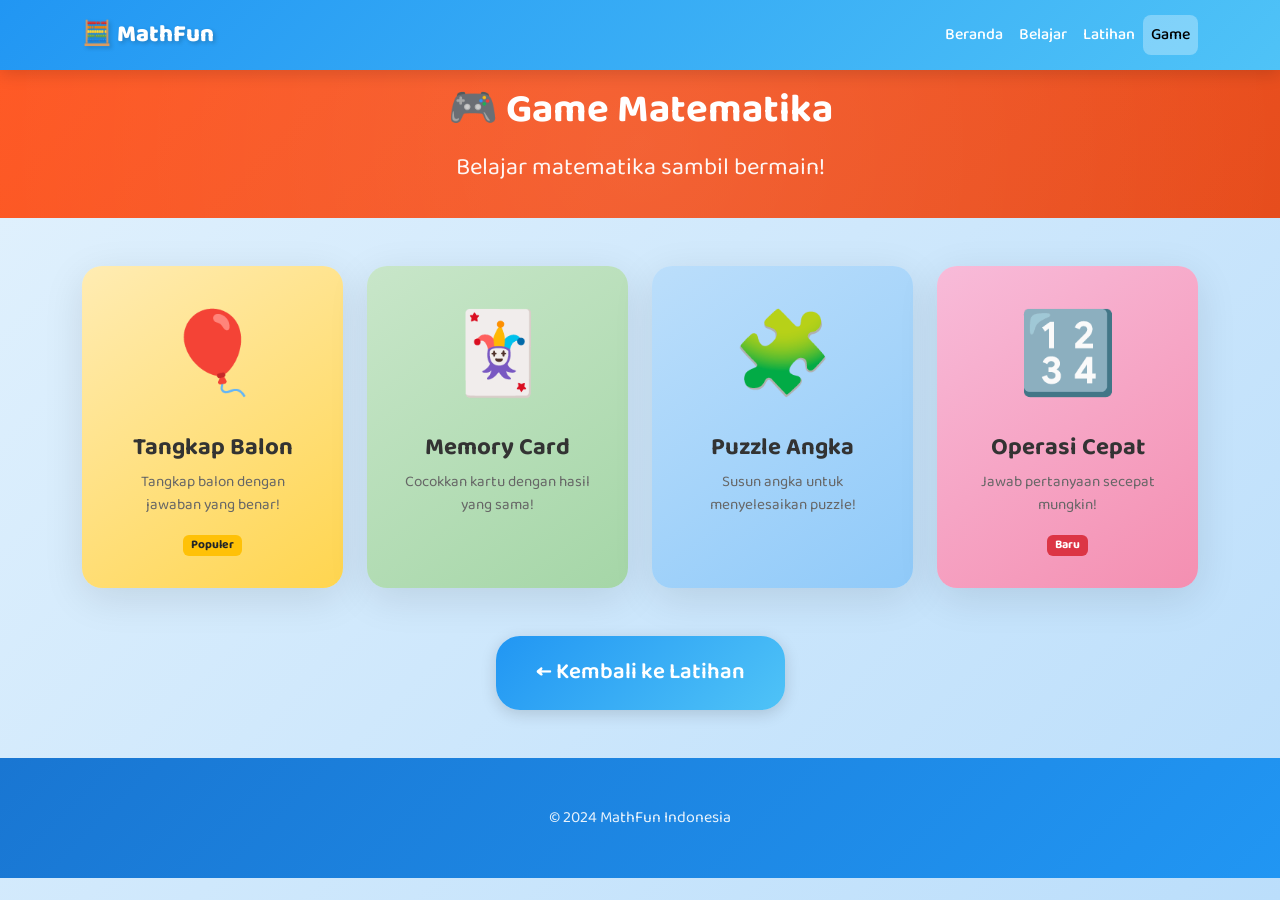
==== game/index.html @ e7d6fd60 "Fix jarimatika fingers, add game/latihan menus, update navbar" ====
<!DOCTYPE html>
<html lang="id">
<head>
  <meta charset="UTF-8">
  <meta name="viewport" content="width=device-width, initial-scale=1.0">
  <meta name="description" content="Game matematika interaktif untuk anak SD - Tangkap Balon, Memory Card, dan Puzzle Angka!">
  <meta name="keywords" content="game matematika, balon matematika, memory card, puzzle angka, belajar sambil bermain">
  <meta name="robots" content="index, follow">
  <link rel="manifest" href="/manifest.json">
  <meta name="theme-color" content="#FF5722">
  <link rel="preconnect" href="https://fonts.googleapis.com">
  <link href="https://fonts.googleapis.com/css2?family=Baloo+2:wght@400;500;600;700;800&family=Poppins:wght@300;400;500;600;700&display=swap" rel="stylesheet">
  <link href="https://cdn.jsdelivr.net/npm/bootstrap@5.3.2/dist/css/bootstrap.min.css" rel="stylesheet">
  <link rel="stylesheet" href="/css/style.css">
  <script src="https://cdnjs.cloudflare.com/ajax/libs/gsap/3.12.2/gsap.min.js"></script>
  <title>Game Matematika - MathFun Indonesia</title>
  <style>
    .game-card {
      background: white;
      border-radius: 20px;
      padding: 2rem;
      text-align: center;
      box-shadow: 0 10px 40px rgba(0,0,0,0.1);
      transition: all 0.3s;
      cursor: pointer;
      height: 100%;
    }
    .game-card:hover {
      transform: translateY(-10px);
      box-shadow: 0 20px 60px rgba(0,0,0,0.15);
    }
    .game-icon {
      font-size: 5rem;
      margin-bottom: 1rem;
    }
    .game-title {
      font-size: 1.5rem;
      font-weight: 700;
      color: #333;
      margin-bottom: 0.5rem;
    }
    .game-desc {
      color: #666;
      font-size: 0.95rem;
    }
    .game-balon { background: linear-gradient(145deg, #FFECB3, #FFD54F); }
    .game-memory { background: linear-gradient(145deg, #C8E6C9, #A5D6A7); }
    .game-puzzle { background: linear-gradient(145deg, #BBDEFB, #90CAF9); }
    .game-drag { background: linear-gradient(145deg, #F8BBD9, #F48FB1); }
  </style>
</head>
<body>
  <nav class="navbar navbar-expand-lg navbar-mathfun sticky-top">
    <div class="container">
      <a class="navbar-brand" href="/">🧮 MathFun</a>
      <button class="navbar-toggler" type="button" data-bs-toggle="collapse" data-bs-target="#navbarNav">
        <span class="navbar-toggler-icon"></span>
      </button>
      <div class="collapse navbar-collapse" id="navbarNav">
        <ul class="navbar-nav ms-auto">
          <li class="nav-item"><a class="nav-link" href="/">Beranda</a></li>
          <li class="nav-item"><a class="nav-link" href="/materi/penjumlahan">Belajar</a></li>
          <li class="nav-item"><a class="nav-link" href="/latihan">Latihan</a></li>
          <li class="nav-item"><a class="nav-link active" href="/game">Game</a></li>
        </ul>
      </div>
    </div>
  </nav>

  <section class="hero-section py-3" style="background: linear-gradient(135deg, #FF5722 0%, #E64A19 100%);">
    <div class="container text-center">
      <h1>🎮 Game Matematika</h1>
      <p class="hero-subtitle">Belajar matematika sambil bermain!</p>
    </div>
  </section>

  <section class="container my-5">
    <div class="row g-4">
      <div class="col-md-6 col-lg-3">
        <a href="/game/balon" class="text-decoration-none">
          <div class="game-card game-balon">
            <div class="game-icon">🎈</div>
            <h3 class="game-title">Tangkap Balon</h3>
            <p class="game-desc">Tangkap balon dengan jawaban yang benar!</p>
            <span class="badge bg-warning text-dark">Populer</span>
          </div>
        </a>
      </div>
      <div class="col-md-6 col-lg-3">
        <a href="/game/memory" class="text-decoration-none">
          <div class="game-card game-memory">
            <div class="game-icon">🃏</div>
            <h3 class="game-title">Memory Card</h3>
            <p class="game-desc">Cocokkan kartu dengan hasil yang sama!</p>
          </div>
        </a>
      </div>
      <div class="col-md-6 col-lg-3">
        <a href="/game/puzzle" class="text-decoration-none">
          <div class="game-card game-puzzle">
            <div class="game-icon">🧩</div>
            <h3 class="game-title">Puzzle Angka</h3>
            <p class="game-desc">Susun angka untuk menyelesaikan puzzle!</p>
          </div>
        </a>
      </div>
      <div class="col-md-6 col-lg-3">
        <a href="/game/operasi" class="text-decoration-none">
          <div class="game-card game-drag">
            <div class="game-icon">🔢</div>
            <h3 class="game-title">Operasi Cepat</h3>
            <p class="game-desc">Jawab pertanyaan secepat mungkin!</p>
            <span class="badge bg-danger">Baru</span>
          </div>
        </a>
      </div>
    </div>
    
    <div class="text-center mt-5">
      <a href="/latihan" class="btn btn-lg btn-mathfun btn-primary-mathfun">
        ← Kembali ke Latihan
      </a>
    </div>
  </section>

  <footer class="footer-mathfun mt-5">
    <div class="container">
      <p class="mb-0">© 2024 MathFun Indonesia</p>
    </div>
  </footer>

  <script src="https://cdn.jsdelivr.net/npm/bootstrap@5.3.2/dist/js/bootstrap.bundle.min.js"></script>
  <script src="/js/app.js"></script>
</body>
</html>
---- css/style.css ----
/* MathFun Indonesia - Main Stylesheet */
@import url('https://fonts.googleapis.com/css2?family=Baloo+2:wght@400;500;600;700;800&family=Poppins:wght@300;400;500;600;700&display=swap');

:root {
  --primary-blue: #2196F3;
  --primary-light: #4FC3F7;
  --primary-dark: #1976D2;
  --accent-yellow: #FFD54F;
  --accent-orange: #FF9800;
  --accent-green: #4CAF50;
  --accent-pink: #E91E63;
  --accent-purple: #9C27B0;
  --bg-light: #E3F2FD;
  --bg-white: #FFFFFF;
  --text-dark: #212121;
  --text-light: #757575;
  --shadow-sm: 0 2px 8px rgba(0,0,0,0.1);
  --shadow-md: 0 4px 16px rgba(0,0,0,0.15);
  --shadow-lg: 0 8px 32px rgba(0,0,0,0.2);
  --radius-sm: 8px;
  --radius-md: 16px;
  --radius-lg: 24px;
  --radius-xl: 32px;
}

* {
  margin: 0;
  padding: 0;
  box-sizing: border-box;
}

html {
  scroll-behavior: smooth;
}

body {
  font-family: 'Baloo 2', 'Poppins', sans-serif;
  background: linear-gradient(135deg, var(--bg-light) 0%, #BBDEFB 100%);
  min-height: 100vh;
  color: var(--text-dark);
  overflow-x: hidden;
}

/* Typography */
h1, h2, h3, h4, h5, h6 {
  font-family: 'Baloo 2', cursive;
  font-weight: 700;
}

.font-poppins {
  font-family: 'Poppins', sans-serif;
}

/* Navigation */
.navbar-mathfun {
  background: linear-gradient(135deg, var(--primary-blue) 0%, var(--primary-light) 100%);
  padding: 0.75rem 1rem;
  box-shadow: var(--shadow-md);
}

.navbar-mathfun .navbar-brand {
  font-family: 'Baloo 2', cursive;
  font-size: 1.5rem;
  font-weight: 800;
  color: white;
  text-shadow: 2px 2px 4px rgba(0,0,0,0.2);
}

.navbar-mathfun .nav-link {
  color: white;
  font-weight: 500;
  padding: 0.5rem 1rem;
  border-radius: var(--radius-sm);
  transition: all 0.3s ease;
}

.navbar-mathfun .nav-link:hover {
  background: rgba(255,255,255,0.2);
  transform: translateY(-2px);
}

.navbar-mathfun .nav-link.active {
  background: rgba(255,255,255,0.3);
}

.navbar-toggler {
  border: 2px solid white;
  padding: 0.5rem;
}

.navbar-toggler-icon {
  background-image: url("data:image/svg+xml,%3csvg xmlns='http://www.w3.org/2000/svg' viewBox='0 0 30 30'%3e%3cpath stroke='rgba(255, 255, 255, 1)' stroke-linecap='round' stroke-miterlimit='10' stroke-width='2' d='M4 7h22M4 15h22M4 23h22'/%3e%3c/svg%3e");
}

/* Hero Section */
.hero-section {
  background: linear-gradient(135deg, var(--primary-blue) 0%, var(--accent-purple) 50%, var(--accent-pink) 100%);
  padding: 4rem 2rem;
  text-align: center;
  color: white;
  position: relative;
  overflow: hidden;
}

.hero-section::before {
  content: '';
  position: absolute;
  top: -50%;
  left: -50%;
  width: 200%;
  height: 200%;
  background: radial-gradient(circle, rgba(255,255,255,0.1) 0%, transparent 60%);
  animation: float 6s ease-in-out infinite;
}

@keyframes float {
  0%, 100% { transform: translate(0, 0) rotate(0deg); }
  50% { transform: translate(20px, -20px) rotate(5deg); }
}

.hero-title {
  font-size: clamp(2rem, 5vw, 3.5rem);
  font-weight: 800;
  text-shadow: 3px 3px 6px rgba(0,0,0,0.3);
  animation: bounceIn 1s ease;
}

@keyframes bounceIn {
  0% { transform: scale(0.5); opacity: 0; }
  50% { transform: scale(1.1); }
  100% { transform: scale(1); opacity: 1; }
}

.hero-subtitle {
  font-size: clamp(1rem, 2.5vw, 1.5rem);
  opacity: 0.95;
  margin-top: 1rem;
}

/* Mascot */
.mascot-container {
  position: relative;
  width: 200px;
  height: 200px;
  margin: 2rem auto;
}

.mascot {
  width: 100%;
  height: 100%;
  animation: bounce 2s ease-in-out infinite;
}

@keyframes bounce {
  0%, 100% { transform: translateY(0); }
  50% { transform: translateY(-15px); }
}

.mascot-speech {
  position: absolute;
  top: -20px;
  right: -100px;
  background: white;
  padding: 1rem 1.5rem;
  border-radius: var(--radius-lg);
  box-shadow: var(--shadow-md);
  max-width: 250px;
  font-size: 1rem;
  color: var(--text-dark);
}

.mascot-speech::before {
  content: '';
  position: absolute;
  bottom: -10px;
  left: 20px;
  border: 10px solid transparent;
  border-top-color: white;
}

/* Cards */
.card-mathfun {
  border: none;
  border-radius: var(--radius-lg);
  box-shadow: var(--shadow-md);
  transition: all 0.4s cubic-bezier(0.175, 0.885, 0.32, 1.275);
  overflow: hidden;
  background: var(--bg-white);
}

.card-mathfun:hover {
  transform: translateY(-10px) scale(1.02);
  box-shadow: var(--shadow-lg);
}

.card-mathfun .card-body {
  padding: 2rem;
}

.card-icon {
  font-size: 4rem;
  margin-bottom: 1rem;
  display: block;
}

.card-title {
  font-size: 1.5rem;
  font-weight: 700;
  color: var(--text-dark);
  margin-bottom: 0.5rem;
}

.card-text {
  color: var(--text-light);
  font-size: 1rem;
}

/* Menu Cards Grid */
.menu-grid {
  display: grid;
  grid-template-columns: repeat(auto-fit, minmax(280px, 1fr));
  gap: 1.5rem;
  padding: 2rem;
}

.menu-card {
  background: var(--bg-white);
  border-radius: var(--radius-xl);
  padding: 2rem;
  text-align: center;
  cursor: pointer;
  transition: all 0.4s ease;
  box-shadow: var(--shadow-sm);
  border: 3px solid transparent;
}

.menu-card:hover {
  transform: translateY(-8px);
  box-shadow: var(--shadow-lg);
}

.menu-card.belajar { border-color: var(--primary-blue); }
.menu-card.latihan { border-color: var(--accent-green); }
.menu-card.game { border-color: var(--accent-orange); }
.menu-card.achievement { border-color: var(--accent-yellow); }
.menu-card.dashboard { border-color: var(--accent-purple); }

.menu-card .icon {
  font-size: 4rem;
  margin-bottom: 1rem;
  display: block;
}

.menu-card h3 {
  font-size: 1.5rem;
  margin-bottom: 0.5rem;
}

.menu-card p {
  color: var(--text-light);
  font-size: 0.95rem;
}

/* Level Badge */
.level-badge {
  display: inline-flex;
  align-items: center;
  gap: 0.5rem;
  background: linear-gradient(135deg, var(--accent-yellow) 0%, var(--accent-orange) 100%);
  padding: 0.5rem 1rem;
  border-radius: var(--radius-lg);
  color: white;
  font-weight: 600;
  box-shadow: var(--shadow-sm);
}

.level-badge svg {
  width: 24px;
  height: 24px;
}

/* Progress Bar */
.progress-container {
  background: rgba(255,255,255,0.3);
  border-radius: var(--radius-lg);
  height: 20px;
  overflow: hidden;
  position: relative;
}

.progress-bar-mathfun {
  height: 100%;
  background: linear-gradient(90deg, var(--accent-yellow) 0%, var(--accent-green) 100%);
  border-radius: var(--radius-lg);
  transition: width 1s ease;
  position: relative;
}

.progress-bar-mathfun::after {
  content: '';
  position: absolute;
  top: 0;
  left: 0;
  right: 0;
  bottom: 0;
  background: linear-gradient(90deg, transparent, rgba(255,255,255,0.4), transparent);
  animation: shimmer 2s infinite;
}

@keyframes shimmer {
  0% { transform: translateX(-100%); }
  100% { transform: translateX(100%); }
}

/* Stars Rating */
.stars-container {
  display: flex;
  justify-content: center;
  gap: 0.5rem;
  margin: 1rem 0;
}

.star {
  font-size: 2.5rem;
  color: #E0E0E0;
  transition: all 0.3s ease;
  cursor: pointer;
}

.star.active {
  color: var(--accent-yellow);
  animation: starPop 0.5s ease;
}

@keyframes starPop {
  0% { transform: scale(1); }
  50% { transform: scale(1.5) rotate(10deg); }
  100% { transform: scale(1); }
}

/* Buttons */
.btn-mathfun {
  padding: 1rem 2rem;
  border-radius: var(--radius-lg);
  font-family: 'Baloo 2', cursive;
  font-size: 1.2rem;
  font-weight: 600;
  border: none;
  cursor: pointer;
  transition: all 0.3s ease;
  display: inline-flex;
  align-items: center;
  gap: 0.5rem;
}

.btn-primary-mathfun {
  background: linear-gradient(135deg, var(--primary-blue) 0%, var(--primary-light) 100%);
  color: white;
  box-shadow: var(--shadow-md);
}

.btn-primary-mathfun:hover {
  transform: translateY(-3px);
  box-shadow: var(--shadow-lg);
}

.btn-success-mathfun {
  background: linear-gradient(135deg, var(--accent-green) 0%, #81C784 100%);
  color: white;
  box-shadow: var(--shadow-md);
}

.btn-success-mathfun:hover {
  transform: translateY(-3px);
  box-shadow: var(--shadow-lg);
}

.btn-warning-mathfun {
  background: linear-gradient(135deg, var(--accent-yellow) 0%, var(--accent-orange) 100%);
  color: white;
  box-shadow: var(--shadow-md);
}

.btn-warning-mathfun:hover {
  transform: translateY(-3px);
  box-shadow: var(--shadow-lg);
}

.btn-lg {
  padding: 1.25rem 2.5rem;
  font-size: 1.4rem;
}

/* Answer Buttons */
.answer-grid {
  display: grid;
  grid-template-columns: repeat(2, 1fr);
  gap: 1rem;
  max-width: 400px;
  margin: 2rem auto;
}

.answer-btn {
  padding: 1.5rem;
  border-radius: var(--radius-lg);
  font-size: 2rem;
  font-weight: 700;
  font-family: 'Baloo 2', cursive;
  border: 4px solid transparent;
  cursor: pointer;
  transition: all 0.3s ease;
  background: var(--bg-white);
  color: var(--text-dark);
  box-shadow: var(--shadow-md);
}

.answer-btn:hover {
  transform: scale(1.05);
  box-shadow: var(--shadow-lg);
}

.answer-btn.correct {
  background: var(--accent-green);
  color: white;
  animation: correctPulse 0.5s ease;
}

@keyframes correctPulse {
  0%, 100% { transform: scale(1); }
  50% { transform: scale(1.1); }
}

.answer-btn.wrong {
  background: #F44336;
  color: white;
  animation: shake 0.5s ease;
}

@keyframes shake {
  0%, 100% { transform: translateX(0); }
  25% { transform: translateX(-10px); }
  75% { transform: translateX(10px); }
}

/* Question Display */
.question-container {
  background: var(--bg-white);
  border-radius: var(--radius-xl);
  padding: 3rem;
  text-align: center;
  box-shadow: var(--shadow-lg);
  max-width: 600px;
  margin: 2rem auto;
}

.question-number {
  font-size: 1rem;
  color: var(--text-light);
  margin-bottom: 1rem;
}

.question-text {
  font-size: 3rem;
  font-weight: 800;
  color: var(--primary-blue);
  margin-bottom: 2rem;
}

.math-symbol {
  font-size: 4rem;
  color: var(--accent-orange);
  margin: 0 1rem;
}

/* Visual Elements */
.visual-items {
  display: flex;
  justify-content: center;
  align-items: center;
  gap: 0.5rem;
  flex-wrap: wrap;
  margin: 2rem 0;
  min-height: 80px;
}

.visual-item {
  font-size: 3rem;
  animation: itemAppear 0.5s ease forwards;
  opacity: 0;
}

@keyframes itemAppear {
  to { opacity: 1; transform: scale(1); }
}

/* Explanation Box */
.explanation-box {
  background: linear-gradient(135deg, var(--bg-light) 0%, #BBDEFB 100%);
  border-radius: var(--radius-lg);
  padding: 1.5rem;
  margin-top: 2rem;
  border-left: 5px solid var(--primary-blue);
}

.explanation-box h4 {
  color: var(--primary-blue);
  margin-bottom: 0.5rem;
}

.explanation-box p {
  font-size: 1.1rem;
  line-height: 1.8;
  color: var(--text-dark);
}

/* Jarimatika Hand */
.hand-container {
  display: flex;
  justify-content: center;
  align-items: center;
  gap: 2rem;
  margin: 2rem 0;
  flex-wrap: wrap;
}

.hand {
  width: 150px;
  height: 200px;
  position: relative;
}

.finger {
  position: absolute;
  width: 30px;
  height: 60px;
  background: #FFCC80;
  border-radius: 15px 15px 10px 10px;
  transition: all 0.3s ease;
  transform-origin: bottom center;
}

.finger::before {
  content: '';
  position: absolute;
  width: 100%;
  height: 3px;
  background: #FFB74D;
  top: 20%;
}

.finger::after {
  content: '';
  position: absolute;
  width: 100%;
  height: 3px;
  background: #FFB74D;
  top: 50%;
}

.finger.thumb {
  width: 40px;
  height: 50px;
  left: -15px;
  top: 80px;
  transform: rotate(-45deg);
  border-radius: 20px;
}

.finger.index { left: 35px; top: 10px; }
.finger.middle { left: 70px; top: 5px; height: 70px; }
.finger.ring { left: 105px; top: 10px; }
.finger.pinky { left: 135px; top: 25px; height: 50px; }

.finger.closed {
  transform: rotate(90deg) translateY(20px);
  opacity: 0.5;
}

/* Balloon Game */
.balloon {
  position: absolute;
  font-size: 3rem;
  cursor: pointer;
  animation: floatUp 5s linear;
  transition: transform 0.2s ease;
}

.balloon:hover {
  transform: scale(1.2);
}

@keyframes floatUp {
  0% { bottom: -100px; opacity: 1; }
  90% { opacity: 1; }
  100% { bottom: 100vh; opacity: 0; }
}

.game-area {
  position: relative;
  width: 100%;
  height: 500px;
  background: linear-gradient(180deg, #87CEEB 0%, #E0F7FA 100%);
  border-radius: var(--radius-lg);
  overflow: hidden;
  margin: 2rem 0;
}

/* Memory Card */
.memory-grid {
  display: grid;
  grid-template-columns: repeat(4, 1fr);
  gap: 1rem;
  max-width: 500px;
  margin: 2rem auto;
}

.memory-card {
  aspect-ratio: 1;
  background: var(--primary-blue);
  border-radius: var(--radius-md);
  cursor: pointer;
  display: flex;
  align-items: center;
  justify-content: center;
  font-size: 2.5rem;
  transition: all 0.3s ease;
  transform-style: preserve-3d;
}

.memory-card:hover {
  transform: scale(1.05);
}

.memory-card.flipped {
  background: var(--bg-white);
  transform: rotateY(180deg);
}

.memory-card.matched {
  background: var(--accent-green);
  pointer-events: none;
}

/* Puzzle Game */
.puzzle-area {
  display: flex;
  justify-content: center;
  align-items: center;
  gap: 1rem;
  flex-wrap: wrap;
  margin: 2rem 0;
}

.puzzle-slot {
  width: 80px;
  height: 80px;
  border: 4px dashed var(--primary-blue);
  border-radius: var(--radius-md);
  display: flex;
  align-items: center;
  justify-content: center;
  font-size: 2rem;
  background: rgba(33, 150, 243, 0.1);
}

.puzzle-piece {
  width: 80px;
  height: 80px;
  background: var(--accent-orange);
  border-radius: var(--radius-md);
  display: flex;
  align-items: center;
  justify-content: center;
  font-size: 2rem;
  font-weight: 700;
  cursor: grab;
  transition: all 0.3s ease;
  user-select: none;
}

.puzzle-piece:active {
  cursor: grabbing;
}

.puzzle-piece.dragging {
  opacity: 0.5;
  transform: scale(1.1);
}

/* Level Selector */
.level-selector {
  display: flex;
  justify-content: center;
  gap: 0.5rem;
  flex-wrap: wrap;
  margin: 2rem 0;
}

.level-btn {
  width: 60px;
  height: 60px;
  border-radius: 50%;
  border: 3px solid var(--primary-blue);
  background: var(--bg-white);
  font-size: 1.5rem;
  font-weight: 700;
  cursor: pointer;
  transition: all 0.3s ease;
  display: flex;
  align-items: center;
  justify-content: center;
}

.level-btn:hover {
  background: var(--primary-light);
  color: white;
  transform: scale(1.1);
}

.level-btn.active {
  background: var(--primary-blue);
  color: white;
}

.level-btn.locked {
  opacity: 0.5;
  cursor: not-allowed;
}

/* Dashboard Stats */
.stats-grid {
  display: grid;
  grid-template-columns: repeat(auto-fit, minmax(200px, 1fr));
  gap: 1.5rem;
  padding: 2rem;
}

.stat-card {
  background: var(--bg-white);
  border-radius: var(--radius-lg);
  padding: 1.5rem;
  text-align: center;
  box-shadow: var(--shadow-md);
}

.stat-icon {
  font-size: 3rem;
  margin-bottom: 0.5rem;
}

.stat-value {
  font-size: 2.5rem;
  font-weight: 800;
  color: var(--primary-blue);
}

.stat-label {
  color: var(--text-light);
  font-size: 1rem;
}

/* Confetti */
.confetti-container {
  position: fixed;
  top: 0;
  left: 0;
  width: 100%;
  height: 100%;
  pointer-events: none;
  z-index: 9999;
  overflow: hidden;
}

.confetti {
  position: absolute;
  width: 10px;
  height: 10px;
  animation: confettiFall 3s linear forwards;
}

@keyframes confettiFall {
  0% {
    transform: translateY(-100px) rotate(0deg);
    opacity: 1;
  }
  100% {
    transform: translateY(100vh) rotate(720deg);
    opacity: 0;
  }
}

/* Toast Notifications */
.toast-container {
  position: fixed;
  top: 20px;
  right: 20px;
  z-index: 9999;
}

.toast {
  background: var(--bg-white);
  border-radius: var(--radius-md);
  padding: 1rem 1.5rem;
  margin-bottom: 0.5rem;
  box-shadow: var(--shadow-lg);
  display: flex;
  align-items: center;
  gap: 1rem;
  animation: slideIn 0.3s ease;
}

@keyframes slideIn {
  from { transform: translateX(100%); opacity: 0; }
  to { transform: translateX(0); opacity: 1; }
}

.toast.success { border-left: 5px solid var(--accent-green); }
.toast.error { border-left: 5px solid #F44336; }
.toast.info { border-left: 5px solid var(--primary-blue); }

/* Loading Spinner */
.loading-spinner {
  display: flex;
  justify-content: center;
  align-items: center;
  padding: 3rem;
}

.spinner {
  width: 60px;
  height: 60px;
  border: 5px solid var(--bg-light);
  border-top-color: var(--primary-blue);
  border-radius: 50%;
  animation: spin 1s linear infinite;
}

@keyframes spin {
  to { transform: rotate(360deg); }
}

/* Responsive */
@media (max-width: 768px) {
  .hero-section {
    padding: 2rem 1rem;
  }
  
  .mascot-speech {
    right: -20px;
    max-width: 180px;
    font-size: 0.9rem;
  }
  
  .menu-grid {
    grid-template-columns: 1fr;
    padding: 1rem;
  }
  
  .question-text {
    font-size: 2rem;
  }
  
  .answer-grid {
    grid-template-columns: 1fr;
  }
  
  .memory-grid {
    grid-template-columns: repeat(3, 1fr);
  }
  
  .stats-grid {
    grid-template-columns: 1fr;
  }
  
  .btn-mathfun {
    padding: 0.75rem 1.5rem;
    font-size: 1rem;
  }
}

@media (max-width: 576px) {
  .memory-grid {
    grid-template-columns: repeat(2, 1fr);
  }
  
  .question-container {
    padding: 1.5rem;
  }
  
  .visual-item {
    font-size: 2rem;
  }
}

/* Footer */
.footer-mathfun {
  background: linear-gradient(135deg, var(--primary-dark) 0%, var(--primary-blue) 100%);
  color: white;
  padding: 3rem 2rem;
  text-align: center;
}

.footer-mathfun h5 {
  font-size: 1.3rem;
  margin-bottom: 1rem;
}

.footer-mathfun p {
  opacity: 0.9;
  margin-bottom: 0.5rem;
}

/* Modal Custom */
.modal-content {
  border: none;
  border-radius: var(--radius-xl);
  overflow: hidden;
}

.modal-header {
  background: linear-gradient(135deg, var(--primary-blue) 0%, var(--primary-light) 100%);
  color: white;
  border: none;
  padding: 1.5rem 2rem;
}

.modal-title {
  font-family: 'Baloo 2', cursive;
  font-weight: 700;
}

.modal-body {
  padding: 2rem;
}

.modal-footer {
  border: none;
  padding: 1rem 2rem 2rem;
  justify-content: center;
}

/* Badges */
.badge-mathfun {
  display: inline-block;
  padding: 0.5rem 1rem;
  border-radius: var(--radius-lg);
  font-size: 0.9rem;
  font-weight: 600;
}

.badge-blue { background: var(--primary-light); color: white; }
.badge-green { background: var(--accent-green); color: white; }
.badge-yellow { background: var(--accent-yellow); color: white; }
.badge-orange { background: var(--accent-orange); color: white; }
.badge-pink { background: var(--accent-pink); color: white; }

/* Utility Classes */
.text-center { text-align: center; }
.text-left { text-align: left; }
.text-right { text-align: right; }

.mt-1 { margin-top: 0.5rem; }
.mt-2 { margin-top: 1rem; }
.mt-3 { margin-top: 1.5rem; }
.mt-4 { margin-top: 2rem; }
.mt-5 { margin-top: 3rem; }

.mb-1 { margin-bottom: 0.5rem; }
.mb-2 { margin-bottom: 1rem; }
.mb-3 { margin-bottom: 1.5rem; }
.mb-4 { margin-bottom: 2rem; }
.mb-5 { margin-bottom: 3rem; }

.p-1 { padding: 0.5rem; }
.p-2 { padding: 1rem; }
.p-3 { padding: 1.5rem; }
.p-4 { padding: 2rem; }
.p-5 { padding: 3rem; }

.hidden { display: none !important; }
.visible { display: block !important; }

/* ===================== */
/* COLUMN MATH STYLES */
/* ===================== */

.column-math-wrapper {
  display: flex;
  gap: 2rem;
  justify-content: center;
  align-items: flex-start;
  margin: 2rem 0;
}

.column-visual {
  display: flex;
  flex-direction: column;
  gap: 1rem;
}

.digit-column {
  background: linear-gradient(135deg, #E3F2FD 0%, #BBDEFB 100%);
  border-radius: var(--radius-md);
  padding: 1rem;
  text-align: center;
}

.digit-label {
  font-size: 0.875rem;
  color: var(--text-light);
  margin-bottom: 0.5rem;
}

.digit-visual {
  font-size: 2rem;
}

.ten-group {
  display: inline-block;
  background: var(--accent-yellow);
  padding: 0.5rem 1rem;
  border-radius: var(--radius-sm);
  box-shadow: var(--shadow-sm);
}

.column-math {
  display: flex;
  flex-direction: column;
  align-items: center;
  background: white;
  border-radius: var(--radius-lg);
  padding: 2rem 3rem;
  box-shadow: var(--shadow-md);
}

.column-row {
  display: flex;
  align-items: center;
  gap: 0.5rem;
}

.column-number {
  font-size: 3rem;
  font-weight: 800;
  color: var(--primary-blue);
  min-width: 80px;
  text-align: center;
}

.column-operator {
  font-size: 2.5rem;
  font-weight: 700;
  color: var(--accent-orange);
}

.column-line {
  width: 120px;
  height: 4px;
  background: var(--text-dark);
  margin: 0.5rem 0;
  border-radius: 2px;
}

.result-row .column-result {
  color: var(--accent-green);
  animation: pulse 1s infinite;
}

@keyframes pulse {
  0%, 100% { transform: scale(1); }
  50% { transform: scale(1.1); }
}

/* ===================== */
/* STEP CARDS */
/* ===================== */

.steps-container {
  display: flex;
  flex-direction: column;
  gap: 1rem;
  max-width: 600px;
  margin: 0 auto;
}

.step-card {
  display: flex;
  gap: 1rem;
  background: white;
  border-radius: var(--radius-md);
  padding: 1.25rem;
  box-shadow: var(--shadow-sm);
  border-left: 4px solid var(--primary-blue);
  transition: all 0.3s ease;
}

.step-card:hover {
  transform: translateX(5px);
  box-shadow: var(--shadow-md);
}

.step-card.step-complete {
  border-left-color: var(--accent-green);
  background: linear-gradient(135deg, white 0%, #E8F5E9 100%);
}

.step-icon {
  font-size: 2rem;
  flex-shrink: 0;
}

.step-content {
  flex: 1;
}

.step-content strong {
  display: block;
  color: var(--text-dark);
  margin-bottom: 0.75rem;
  font-size: 1.1rem;
}

.step-calc {
  display: flex;
  align-items: center;
  gap: 0.5rem;
  font-size: 1.5rem;
  font-weight: 700;
  margin: 0.5rem 0;
}

.digit-circle {
  display: inline-flex;
  align-items: center;
  justify-content: center;
  width: 50px;
  height: 50px;
  background: var(--bg-light);
  border-radius: 50%;
  font-size: 1.5rem;
  color: var(--primary-blue);
  box-shadow: inset 0 2px 4px rgba(0,0,0,0.1);
}

.digit-circle.result {
  background: var(--accent-green);
  color: white;
}

.step-hint {
  font-size: 0.875rem;
  color: var(--text-light);
  margin-top: 0.5rem;
}

.borrow-visual {
  background: #FFF3E0;
  border-radius: var(--radius-sm);
  padding: 1rem;
  margin-top: 0.5rem;
}

.borrow-visual p {
  font-size: 0.9rem;
  color: var(--accent-orange);
  margin-bottom: 0.75rem;
}

.borrow-calc {
  display: flex;
  align-items: center;
  gap: 0.5rem;
  font-size: 1.25rem;
}

.borrow-indicator {
  color: var(--accent-orange);
  font-weight: 600;
  font-size: 0.875rem;
}

.final-result {
  font-size: 3rem;
  font-weight: 800;
  color: var(--accent-green);
  text-shadow: 2px 2px 4px rgba(0,0,0,0.1);
}

.step-controls {
  display: flex;
  justify-content: center;
  gap: 1rem;
  flex-wrap: wrap;
}
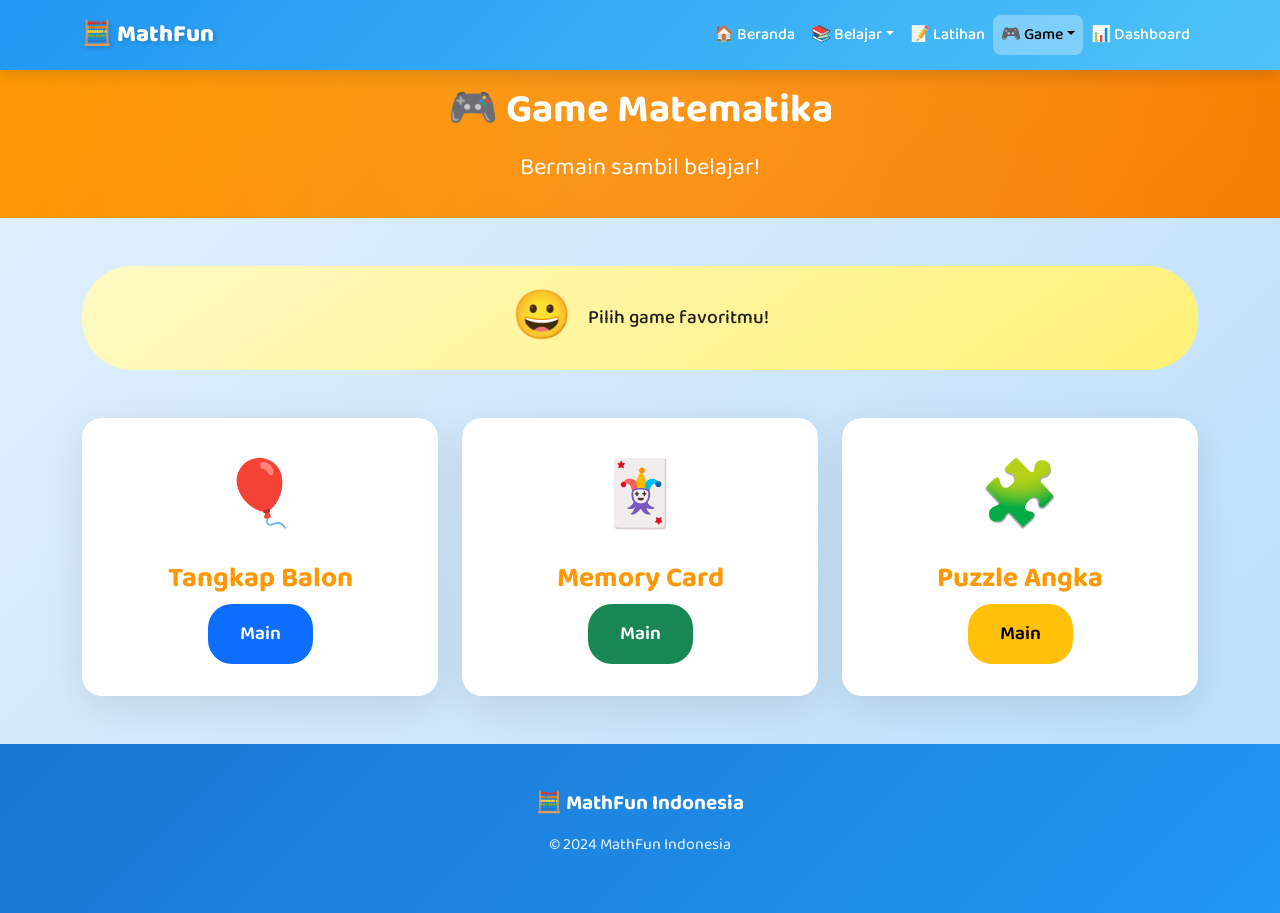
==== commit df6950c4: "Complete MathFun Indonesia - all pages updated with clean URLs" ====
--- a/game/index.html
+++ b/game/index.html
@@ -3,51 +3,15 @@
 <head>
   <meta charset="UTF-8">
   <meta name="viewport" content="width=device-width, initial-scale=1.0">
-  <meta name="description" content="Game matematika interaktif untuk anak SD - Tangkap Balon, Memory Card, dan Puzzle Angka!">
-  <meta name="keywords" content="game matematika, balon matematika, memory card, puzzle angka, belajar sambil bermain">
+  <meta name="description" content="Game matematika interaktif untuk anak SD">
   <meta name="robots" content="index, follow">
   <link rel="manifest" href="/manifest.json">
-  <meta name="theme-color" content="#FF5722">
+  <meta name="theme-color" content="#FF9800">
   <link rel="preconnect" href="https://fonts.googleapis.com">
   <link href="https://fonts.googleapis.com/css2?family=Baloo+2:wght@400;500;600;700;800&family=Poppins:wght@300;400;500;600;700&display=swap" rel="stylesheet">
   <link href="https://cdn.jsdelivr.net/npm/bootstrap@5.3.2/dist/css/bootstrap.min.css" rel="stylesheet">
   <link rel="stylesheet" href="/css/style.css">
-  <script src="https://cdnjs.cloudflare.com/ajax/libs/gsap/3.12.2/gsap.min.js"></script>
-  <title>Game Matematika - MathFun Indonesia</title>
-  <style>
-    .game-card {
-      background: white;
-      border-radius: 20px;
-      padding: 2rem;
-      text-align: center;
-      box-shadow: 0 10px 40px rgba(0,0,0,0.1);
-      transition: all 0.3s;
-      cursor: pointer;
-      height: 100%;
-    }
-    .game-card:hover {
-      transform: translateY(-10px);
-      box-shadow: 0 20px 60px rgba(0,0,0,0.15);
-    }
-    .game-icon {
-      font-size: 5rem;
-      margin-bottom: 1rem;
-    }
-    .game-title {
-      font-size: 1.5rem;
-      font-weight: 700;
-      color: #333;
-      margin-bottom: 0.5rem;
-    }
-    .game-desc {
-      color: #666;
-      font-size: 0.95rem;
-    }
-    .game-balon { background: linear-gradient(145deg, #FFECB3, #FFD54F); }
-    .game-memory { background: linear-gradient(145deg, #C8E6C9, #A5D6A7); }
-    .game-puzzle { background: linear-gradient(145deg, #BBDEFB, #90CAF9); }
-    .game-drag { background: linear-gradient(145deg, #F8BBD9, #F48FB1); }
-  </style>
+  <title>Game - MathFun Indonesia</title>
 </head>
 <body>
   <nav class="navbar navbar-expand-lg navbar-mathfun sticky-top">
@@ -58,78 +22,86 @@
       </button>
       <div class="collapse navbar-collapse" id="navbarNav">
         <ul class="navbar-nav ms-auto">
-          <li class="nav-item"><a class="nav-link" href="/">Beranda</a></li>
-          <li class="nav-item"><a class="nav-link" href="/materi/penjumlahan">Belajar</a></li>
-          <li class="nav-item"><a class="nav-link" href="/latihan">Latihan</a></li>
-          <li class="nav-item"><a class="nav-link active" href="/game">Game</a></li>
+          <li class="nav-item"><a class="nav-link" href="/">🏠 Beranda</a></li>
+          <li class="nav-item dropdown">
+            <a class="nav-link dropdown-toggle" href="#" data-bs-toggle="dropdown">📚 Belajar</a>
+            <ul class="dropdown-menu">
+              <li><a class="dropdown-item" href="/materi/penjumlahan">➕ Penjumlahan</a></li>
+              <li><a class="dropdown-item" href="/materi/pengurangan">➖ Pengurangan</a></li>
+              <li><a class="dropdown-item" href="/materi/penjumlahan-bersusun">📐 Penjumlahan Bersusun</a></li>
+              <li><a class="dropdown-item" href="/materi/pengurangan-bersusun">📐 Pengurangan Bersusun</a></li>
+              <li><hr class="dropdown-divider"></li>
+              <li><a class="dropdown-item" href="/materi/jarimatika">✋ Jarimatika</a></li>
+            </ul>
+          </li>
+          <li class="nav-item"><a class="nav-link" href="/latihan">📝 Latihan</a></li>
+          <li class="nav-item dropdown">
+            <a class="nav-link dropdown-toggle active" href="#" data-bs-toggle="dropdown">🎮 Game</a>
+            <ul class="dropdown-menu">
+              <li><a class="dropdown-item" href="/game">🎮 Semua Game</a></li>
+              <li><hr class="dropdown-divider"></li>
+              <li><a class="dropdown-item" href="/game/balon">🎈 Tangkap Balon</a></li>
+              <li><a class="dropdown-item" href="/game/memory">🃏 Memory Card</a></li>
+              <li><a class="dropdown-item" href="/game/puzzle">🧩 Puzzle Angka</a></li>
+            </ul>
+          </li>
+          <li class="nav-item"><a class="nav-link" href="/dashboard">📊 Dashboard</a></li>
         </ul>
       </div>
     </div>
   </nav>
 
-  <section class="hero-section py-3" style="background: linear-gradient(135deg, #FF5722 0%, #E64A19 100%);">
+  <section class="hero-section py-3" style="background: linear-gradient(135deg, #FF9800 0%, #F57C00 100%);">
     <div class="container text-center">
       <h1>🎮 Game Matematika</h1>
-      <p class="hero-subtitle">Belajar matematika sambil bermain!</p>
+      <p class="hero-subtitle">Bermain sambil belajar!</p>
     </div>
   </section>
 
   <section class="container my-5">
+    <div class="mascot-inline text-center mb-5">
+      <span class="mascot-icon">😀</span>
+      <div class="mascot-message">Pilih game favoritmu!</div>
+    </div>
     <div class="row g-4">
-      <div class="col-md-6 col-lg-3">
-        <a href="/game/balon" class="text-decoration-none">
-          <div class="game-card game-balon">
-            <div class="game-icon">🎈</div>
-            <h3 class="game-title">Tangkap Balon</h3>
-            <p class="game-desc">Tangkap balon dengan jawaban yang benar!</p>
-            <span class="badge bg-warning text-dark">Populer</span>
-          </div>
-        </a>
+      <div class="col-md-4">
+        <div class="game-card">
+          <div class="game-icon">🎈</div>
+          <h3>Tangkap Balon</h3>
+          <a href="/game/balon" class="btn btn-primary btn-mathfun">Main</a>
+        </div>
       </div>
-      <div class="col-md-6 col-lg-3">
-        <a href="/game/memory" class="text-decoration-none">
-          <div class="game-card game-memory">
-            <div class="game-icon">🃏</div>
-            <h3 class="game-title">Memory Card</h3>
-            <p class="game-desc">Cocokkan kartu dengan hasil yang sama!</p>
-          </div>
-        </a>
+      <div class="col-md-4">
+        <div class="game-card">
+          <div class="game-icon">🃏</div>
+          <h3>Memory Card</h3>
+          <a href="/game/memory" class="btn btn-success btn-mathfun">Main</a>
+        </div>
       </div>
-      <div class="col-md-6 col-lg-3">
-        <a href="/game/puzzle" class="text-decoration-none">
-          <div class="game-card game-puzzle">
-            <div class="game-icon">🧩</div>
-            <h3 class="game-title">Puzzle Angka</h3>
-            <p class="game-desc">Susun angka untuk menyelesaikan puzzle!</p>
-          </div>
-        </a>
+      <div class="col-md-4">
+        <div class="game-card">
+          <div class="game-icon">🧩</div>
+          <h3>Puzzle Angka</h3>
+          <a href="/game/puzzle" class="btn btn-warning btn-mathfun">Main</a>
+        </div>
       </div>
-      <div class="col-md-6 col-lg-3">
-        <a href="/game/operasi" class="text-decoration-none">
-          <div class="game-card game-drag">
-            <div class="game-icon">🔢</div>
-            <h3 class="game-title">Operasi Cepat</h3>
-            <p class="game-desc">Jawab pertanyaan secepat mungkin!</p>
-            <span class="badge bg-danger">Baru</span>
-          </div>
-        </a>
-      </div>
-    </div>
-    
-    <div class="text-center mt-5">
-      <a href="/latihan" class="btn btn-lg btn-mathfun btn-primary-mathfun">
-        ← Kembali ke Latihan
-      </a>
     </div>
   </section>
 
-  <footer class="footer-mathfun mt-5">
+  <footer class="footer-mathfun">
     <div class="container">
-      <p class="mb-0">© 2024 MathFun Indonesia</p>
+      <h5>🧮 MathFun Indonesia</h5>
+      <p>© 2024 MathFun Indonesia</p>
     </div>
   </footer>
-
   <script src="https://cdn.jsdelivr.net/npm/bootstrap@5.3.2/dist/js/bootstrap.bundle.min.js"></script>
-  <script src="/js/app.js"></script>
+  <style>
+    .mascot-inline { display: flex; align-items: center; justify-content: center; gap: 1rem; background: linear-gradient(145deg, #FFF9C4, #FFF176); padding: 1rem 2rem; border-radius: 50px; }
+    .mascot-icon { font-size: 3rem; }
+    .mascot-message { font-size: 1.2rem; font-weight: 500; }
+    .game-card { background: white; border-radius: 20px; padding: 2rem; text-align: center; box-shadow: 0 10px 40px rgba(0,0,0,0.1); }
+    .game-icon { font-size: 4rem; margin-bottom: 1rem; }
+    .game-card h3 { color: #FF9800; }
+  </style>
 </body>
 </html>
